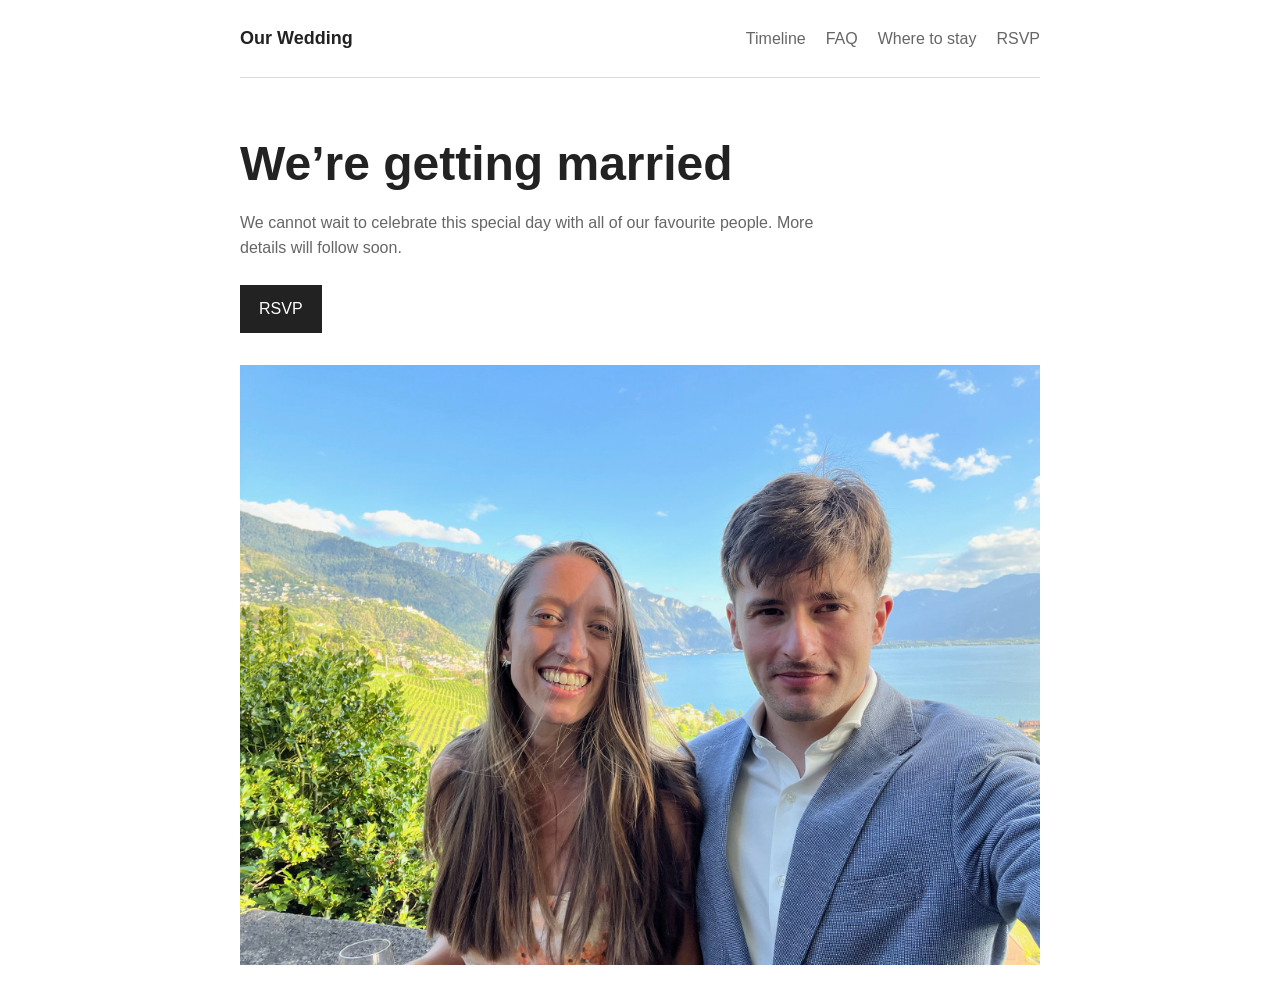
==== index.html @ a31cb592 "Initial wedding website" ====
<!doctype html>
<html lang="en">
  <head>
    <meta charset="utf-8">
    <meta name="viewport" content="width=device-width, initial-scale=1">
    <meta name="description" content="Join us as we celebrate our wedding.">
    <title>Our Wedding</title>
    <link rel="stylesheet" href="styles.css">
  </head>
  <body>
    <header class="site-header">
      <a class="wordmark" href="index.html" aria-current="page">Our Wedding</a>
      <nav class="site-nav" aria-label="Main navigation">
        <ul>
          <li><a href="timeline.html">Timeline</a></li>
          <li><a href="faq.html">FAQ</a></li>
          <li><a href="location.html">Where to stay</a></li>
          <li><a href="rsvp.html">RSVP</a></li>
        </ul>
      </nav>
    </header>

    <main>
      <section class="hero">
        <div>
          <h1>We’re getting married</h1>
          <p class="intro">We cannot wait to celebrate this special day with all of our favourite people. More details will follow soon.</p>
          <a class="button" href="rsvp.html">RSVP</a>
        </div>
        <img class="hero-image" src="Pictures/Marit_and_Marko/IMG_3997.jpeg" alt="Outside">
      </section>
    </main>

  </body>
</html>
---- styles.css ----
:root {
  --background: #ffffff;
  --text: #222222;
  --muted: #666666;
  --border: #dddddd;
  --content-width: 800px;
}

* {
  box-sizing: border-box;
}

body {
  margin: 0;
  background: var(--background);
  color: var(--text);
  font-family: Arial, Helvetica, sans-serif;
  font-size: 16px;
  line-height: 1.6;
}

a {
  color: inherit;
}

.site-header,
main,
.site-footer {
  width: min(100% - 40px, var(--content-width));
  margin-inline: auto;
}

.site-header {
  display: flex;
  align-items: center;
  justify-content: space-between;
  gap: 24px;
  padding: 24px 0;
  border-bottom: 1px solid var(--border);
}

.wordmark {
  font-size: 18px;
  font-weight: 700;
  text-decoration: none;
  white-space: nowrap;
}

.site-nav ul {
  display: flex;
  flex-wrap: wrap;
  justify-content: flex-end;
  gap: 8px 20px;
  margin: 0;
  padding: 0;
  list-style: none;
}

.site-nav a {
  color: var(--muted);
  text-decoration: none;
}

.site-nav a:hover,
.site-nav a:focus-visible,
.site-nav a[aria-current="page"] {
  color: var(--text);
  text-decoration: underline;
}

.hero,
.page-header {
  padding: 56px 0 32px;
}

.hero {
  display: flex;
  flex-direction: column;
  gap: 32px;
}

.eyebrow {
  margin: 0 0 8px;
  color: var(--muted);
  font-size: 14px;
}

h1,
h2,
h3 {
  line-height: 1.25;
}

h1 {
  margin: 0 0 16px;
  font-size: clamp(32px, 7vw, 48px);
}

.intro {
  max-width: 620px;
  margin: 0;
  color: var(--muted);
}

.button {
  display: inline-block;
  margin-top: 24px;
  padding: 10px 18px;
  background: var(--text);
  color: #ffffff;
  border: 1px solid var(--text);
  text-decoration: none;
}

.button:hover,
.button:focus-visible {
  background: #ffffff;
  color: var(--text);
}

.hero-image {
  display: block;
  width: 100%;
  max-height: 650px;
  object-fit: cover;
  object-position: center 68%;
}

.page-content {
  padding-bottom: 64px;
}

.stay-option {
  padding: 0 0 48px;
}

.stay-option + .stay-option {
  padding-top: 48px;
  border-top: 1px solid var(--border);
}

.stay-option img {
  display: block;
  width: min(90%, 640px);
  height: auto;
  margin-bottom: 24px;
}

.stay-option h2 {
  margin: 0 0 8px;
  font-size: 24px;
}

.stay-option p {
  margin: 0;
  color: var(--muted);
}

.day {
  padding: 24px 0;
  border-top: 1px solid var(--border);
}

.day:last-child {
  border-bottom: 1px solid var(--border);
}

.day h2 {
  margin: 0 0 4px;
  font-size: 24px;
}

.day-location {
  margin: 0 0 20px;
  color: var(--muted);
}

.timeline {
  margin: 0;
  padding: 0;
  list-style: none;
}

.timeline li {
  display: grid;
  grid-template-columns: 140px 1fr;
  gap: 20px;
  padding: 8px 0;
}

.time {
  font-weight: 700;
}

.timeline h3 {
  margin: 0;
  font-size: 16px;
}

.faq-item,
.activity {
  padding: 24px 0;
  border-top: 1px solid var(--border);
}

.faq-item:last-child,
.activity:last-child {
  border-bottom: 1px solid var(--border);
}

.faq-item h2,
.activity h2 {
  margin: 0 0 8px;
  font-size: 20px;
}

.faq-item p,
.activity p {
  margin: 0;
  color: var(--muted);
}

.activity-number {
  display: none;
}

.notice {
  padding: 32px;
  border: 1px solid var(--border);
}

.notice h2 {
  margin-top: 0;
}

.notice p {
  margin-bottom: 0;
  color: var(--muted);
}

.site-footer {
  padding: 24px 0;
  border-top: 1px solid var(--border);
  color: var(--muted);
  font-size: 14px;
}

@media (max-width: 640px) {
  .site-header {
    align-items: flex-start;
    flex-direction: column;
  }

  .site-nav ul {
    justify-content: flex-start;
  }

  .hero,
  .page-header {
    padding-top: 40px;
  }

  .timeline li {
    grid-template-columns: 1fr;
    gap: 0;
  }
}
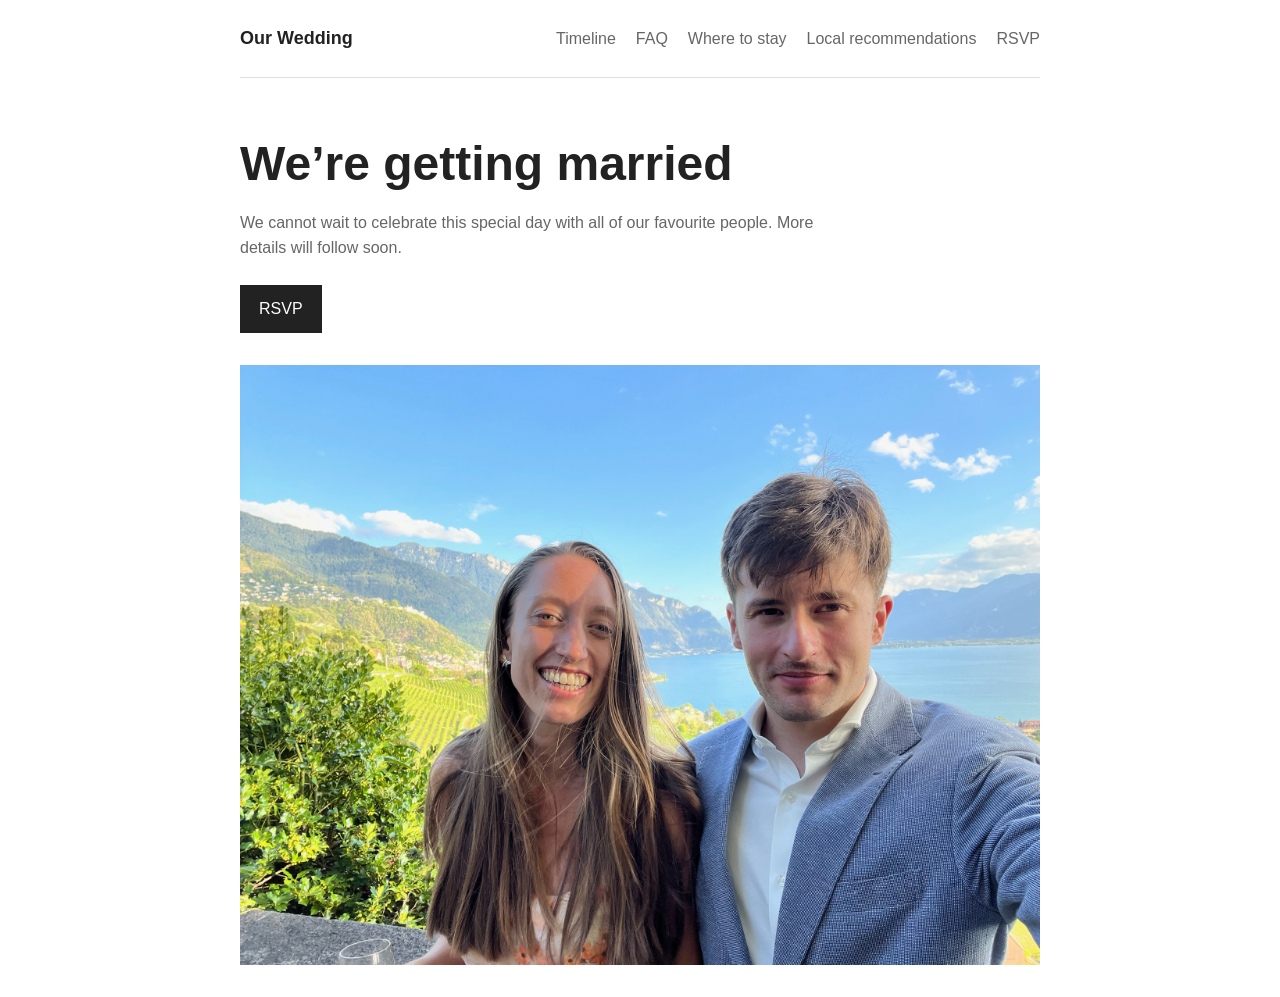
==== commit 039a7126: "change haarlem pictures + add recommendations page" ====
--- a/index.html
+++ b/index.html
@@ -15,6 +15,7 @@
           <li><a href="timeline.html">Timeline</a></li>
           <li><a href="faq.html">FAQ</a></li>
           <li><a href="location.html">Where to stay</a></li>
+          <li><a href="recommendations.html">Local recommendations</a></li>
           <li><a href="rsvp.html">RSVP</a></li>
         </ul>
       </nav>
--- a/styles.css
+++ b/styles.css
@@ -130,6 +130,36 @@
   padding-bottom: 64px;
 }
 
+.recommendation {
+  padding: 32px 0;
+  border-top: 1px solid var(--border);
+}
+
+.recommendation img {
+  display: block;
+  width: min(90%, 640px);
+  height: auto;
+  margin-bottom: 24px;
+}
+
+.recommendation .recommendation-image-portrait {
+  width: min(56%, 396px);
+}
+
+.recommendation h2 {
+  margin: 0 0 12px;
+  font-size: 24px;
+}
+
+.recommendation p {
+  margin: 0 0 12px;
+  color: var(--muted);
+}
+
+.recommendation p:last-child {
+  margin-bottom: 0;
+}
+
 .stay-option {
   padding: 0 0 48px;
 }
@@ -146,6 +176,10 @@
   margin-bottom: 24px;
 }
 
+.stay-option .stay-image-portrait {
+  width: min(56%, 396px);
+}
+
 .stay-option h2 {
   margin: 0 0 8px;
   font-size: 24px;
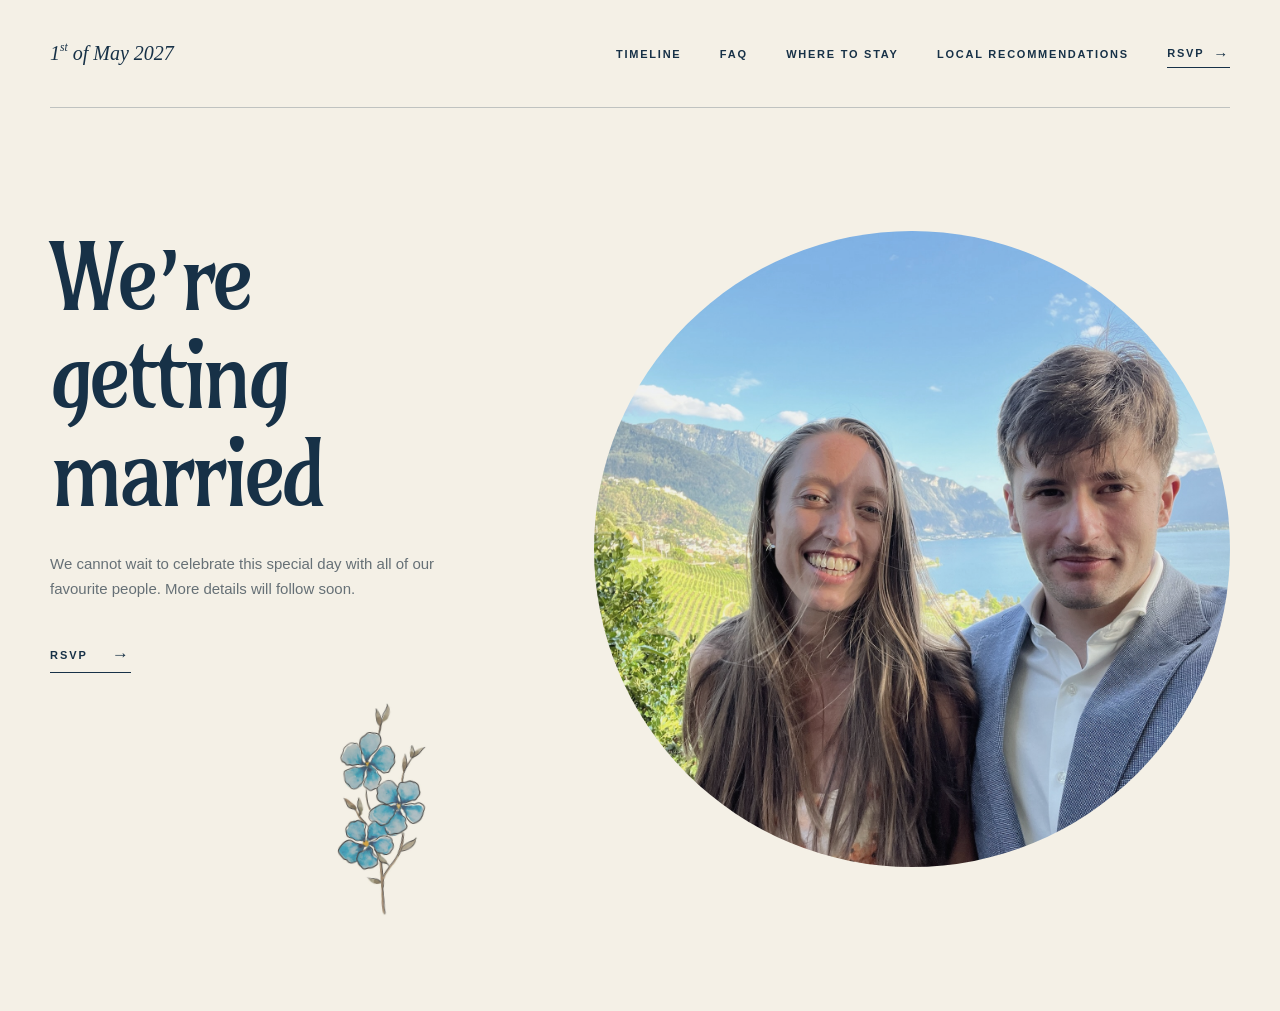
==== commit 4de4147a: "layout changes" ====
--- a/index.html
+++ b/index.html
@@ -9,14 +9,14 @@
   </head>
   <body>
     <header class="site-header">
-      <a class="wordmark" href="index.html" aria-current="page">Our Wedding</a>
+      <a class="wordmark" href="index.html" aria-current="page">1<sup>st</sup> of May 2027</a>
       <nav class="site-nav" aria-label="Main navigation">
         <ul>
           <li><a href="timeline.html">Timeline</a></li>
           <li><a href="faq.html">FAQ</a></li>
           <li><a href="location.html">Where to stay</a></li>
           <li><a href="recommendations.html">Local recommendations</a></li>
-          <li><a href="rsvp.html">RSVP</a></li>
+          <li><a href="https://docs.google.com/forms/d/e/1FAIpQLScRgdhDCEiXhyNzSo7e1t-2XkMlStzTqnu_uBJJa3RQ8q0xCQ/viewform?usp=header" target="_blank" rel="noopener noreferrer">RSVP</a></li>
         </ul>
       </nav>
     </header>
@@ -26,7 +26,7 @@
         <div>
           <h1>We’re getting married</h1>
           <p class="intro">We cannot wait to celebrate this special day with all of our favourite people. More details will follow soon.</p>
-          <a class="button" href="rsvp.html">RSVP</a>
+          <a class="button" href="https://docs.google.com/forms/d/e/1FAIpQLScRgdhDCEiXhyNzSo7e1t-2XkMlStzTqnu_uBJJa3RQ8q0xCQ/viewform?usp=header" target="_blank" rel="noopener noreferrer">RSVP</a>
         </div>
         <img class="hero-image" src="Pictures/Marit_and_Marko/IMG_3997.jpeg" alt="Outside">
       </section>
--- a/styles.css
+++ b/styles.css
@@ -1,154 +1,387 @@
+@font-face {
+  font-family: "Amarante";
+  src: url("Fonts/Amarante/Amarante-Regular.ttf") format("truetype");
+  font-weight: 400;
+  font-style: normal;
+  font-display: swap;
+}
+
 :root {
-  --background: #ffffff;
-  --text: #222222;
-  --muted: #666666;
-  --border: #dddddd;
-  --content-width: 800px;
+  --paper: #f4f0e6;
+  --paper-light: #fbf8f0;
+  --ink: #173147;
+  --blue: #356e9b;
+  --muted: #667076;
+  --line: rgba(23, 49, 71, 0.24);
+  --flower-blue-stem: url("Pictures/Layout_Inspo/watercolor_images/blue-flower-drawn-with-watercolor-and-line-art-vector.jpg");
+  --flower-blue-cluster: url("Pictures/Layout_Inspo/watercolor_images/colorful-flower-drawn-in-watercolor-and-outline-vector.jpg");
+  --flower-pink-cluster: url("Pictures/Layout_Inspo/watercolor_images/watercolor-flowers-vector.jpg");
+  --content-width: 1180px;
+  --display: "Amarante", Georgia, "Times New Roman", serif;
+  --serif: Georgia, "Times New Roman", serif;
+  --sans: Arial, Helvetica, sans-serif;
 }
 
 * {
   box-sizing: border-box;
 }
 
+html {
+  scroll-behavior: smooth;
+}
+
 body {
+  min-height: 100vh;
   margin: 0;
-  background: var(--background);
-  color: var(--text);
-  font-family: Arial, Helvetica, sans-serif;
+  background: var(--paper);
+  color: var(--ink);
+  font-family: var(--sans);
   font-size: 16px;
-  line-height: 1.6;
+  line-height: 1.65;
 }
 
 a {
   color: inherit;
+}
+
+::selection {
+  background: #b9d3e2;
+  color: var(--ink);
 }
 
 .site-header,
 main,
 .site-footer {
-  width: min(100% - 40px, var(--content-width));
+  width: min(calc(100% - 64px), var(--content-width));
   margin-inline: auto;
 }
 
 .site-header {
-  display: flex;
+  display: grid;
+  grid-template-columns: minmax(180px, 0.8fr) 1fr;
   align-items: center;
-  justify-content: space-between;
-  gap: 24px;
-  padding: 24px 0;
-  border-bottom: 1px solid var(--border);
+  gap: 48px;
+  min-height: 108px;
+  border-bottom: 1px solid var(--line);
 }
 
 .wordmark {
-  font-size: 18px;
-  font-weight: 700;
+  width: max-content;
+  font-family: var(--serif);
+  font-size: 20px;
+  font-style: italic;
   text-decoration: none;
-  white-space: nowrap;
+}
+
+.wordmark sup {
+  position: relative;
+  top: -0.15em;
+  font-size: 0.58em;
+  line-height: 0;
 }
 
 .site-nav ul {
   display: flex;
   flex-wrap: wrap;
+  align-items: center;
   justify-content: flex-end;
-  gap: 8px 20px;
+  gap: 10px clamp(18px, 3vw, 42px);
   margin: 0;
   padding: 0;
   list-style: none;
 }
 
 .site-nav a {
-  color: var(--muted);
+  position: relative;
+  color: var(--ink);
+  font-size: 11px;
+  font-weight: 700;
+  letter-spacing: 0.16em;
   text-decoration: none;
-}
-
-.site-nav a:hover,
+  text-transform: uppercase;
+}
+
+.site-nav a::after {
+  position: absolute;
+  right: 0;
+  bottom: -8px;
+  left: 0;
+  height: 1px;
+  background: currentColor;
+  content: "";
+  opacity: 0;
+  transform: scaleX(0.25);
+  transition: opacity 160ms ease, transform 160ms ease;
+}
+
+.site-nav a:hover::after,
+.site-nav a:focus-visible::after,
+.site-nav a[aria-current="page"]::after {
+  opacity: 1;
+  transform: scaleX(1);
+}
+
+.site-nav a[target="_blank"] {
+  display: inline-flex;
+  align-items: center;
+  gap: 9px;
+  padding: 5px 0 4px;
+  border-bottom: 1px solid currentColor;
+  transition: color 160ms ease, gap 160ms ease;
+}
+
+.site-nav a[target="_blank"]::after {
+  position: static;
+  display: block;
+  width: auto;
+  height: auto;
+  background: none;
+  content: "\2192";
+  font-size: 15px;
+  font-weight: 400;
+  line-height: 1;
+  opacity: 1;
+  transform: none;
+}
+
+.site-nav a[target="_blank"]:hover {
+  gap: 14px;
+  color: var(--blue);
+}
+
 .site-nav a:focus-visible,
-.site-nav a[aria-current="page"] {
-  color: var(--text);
-  text-decoration: underline;
-}
-
-.hero,
-.page-header {
-  padding: 56px 0 32px;
-}
-
+.wordmark:focus-visible,
+.button:focus-visible {
+  outline: 2px solid var(--blue);
+  outline-offset: 5px;
+}
+
+/* Home */
 .hero {
-  display: flex;
-  flex-direction: column;
-  gap: 32px;
-}
-
-.eyebrow {
-  margin: 0 0 8px;
-  color: var(--muted);
-  font-size: 14px;
+  position: relative;
+  display: grid;
+  grid-template-columns: minmax(0, 0.82fr) minmax(360px, 1.18fr);
+  align-items: center;
+  column-gap: clamp(44px, 8vw, 112px);
+  row-gap: 28px;
+  min-height: calc(100vh - 108px);
+  padding: 72px 0 92px;
+}
+
+.hero > div {
+  position: relative;
+  grid-column: 1;
+  grid-row: 1;
+  align-self: end;
+  z-index: 2;
+  padding: 48px 0 0;
+}
+
+.hero::after {
+  grid-column: 1;
+  grid-row: 2;
+  align-self: start;
+  justify-self: end;
+  width: clamp(130px, 17vw, 220px);
+  aspect-ratio: 1;
+  background: var(--flower-blue-stem) center / contain no-repeat;
+  content: "";
+  mix-blend-mode: multiply;
+  opacity: 0.72;
+  pointer-events: none;
+  transform: rotate(-7deg);
 }
 
 h1,
 h2,
 h3 {
-  line-height: 1.25;
-}
-
-h1 {
-  margin: 0 0 16px;
-  font-size: clamp(32px, 7vw, 48px);
+  color: var(--ink);
+  font-family: var(--display);
+  font-weight: 400;
+  line-height: 1.08;
+}
+
+.hero h1 {
+  max-width: 7ch;
+  margin: 0 0 30px;
+  font-size: clamp(60px, 7.1vw, 104px);
+  letter-spacing: -0.055em;
 }
 
 .intro {
-  max-width: 620px;
+  max-width: 430px;
   margin: 0;
   color: var(--muted);
+  font-size: 15px;
 }
 
 .button {
-  display: inline-block;
-  margin-top: 24px;
-  padding: 10px 18px;
-  background: var(--text);
-  color: #ffffff;
-  border: 1px solid var(--text);
+  display: inline-flex;
+  align-items: center;
+  gap: 24px;
+  margin-top: 34px;
+  padding: 10px 0 8px;
+  border-bottom: 1px solid var(--ink);
+  font-size: 11px;
+  font-weight: 700;
+  letter-spacing: 0.18em;
   text-decoration: none;
-}
-
-.button:hover,
-.button:focus-visible {
-  background: #ffffff;
-  color: var(--text);
+  text-transform: uppercase;
+  transition: color 160ms ease, gap 160ms ease;
+}
+
+.button::after {
+  content: "\2192";
+  font-size: 17px;
+  font-weight: 400;
+  line-height: 1;
+}
+
+.button:hover {
+  gap: 34px;
+  color: var(--blue);
 }
 
 .hero-image {
+  grid-column: 2;
+  grid-row: 1 / span 2;
+  display: block;
+  width: min(100%, 680px);
+  aspect-ratio: 1;
+  justify-self: center;
+  object-fit: cover;
+  object-position: center 68%;
+  border-radius: 50%;
+  filter: saturate(0.78) contrast(0.96);
+}
+
+/* Interior pages */
+main:has(.page-header) {
+  display: grid;
+  grid-template-columns: minmax(220px, 0.72fr) minmax(0, 1.28fr);
+  gap: clamp(56px, 10vw, 148px);
+  padding: clamp(76px, 11vw, 142px) 0 112px;
+}
+
+.page-header {
+  display: flex;
+  flex-direction: column;
+  align-self: start;
+  min-height: 430px;
+}
+
+.page-header::after {
+  align-self: flex-end;
+  width: var(--flower-size, clamp(150px, 17vw, 230px));
+  aspect-ratio: 1;
+  margin-top: clamp(34px, 5vw, 64px);
+  margin-right: var(--flower-right, 0);
+  background: var(--page-flower, var(--flower-blue-stem)) center / contain no-repeat;
+  content: "";
+  mix-blend-mode: multiply;
+  opacity: var(--flower-opacity, 0.62);
+  pointer-events: none;
+  transform: rotate(var(--flower-rotation, -10deg));
+}
+
+/* Each page gets a related, but not identical, botanical mark. */
+body:has(.site-nav a[href="timeline.html"][aria-current="page"]) {
+  --page-flower: var(--flower-blue-cluster);
+  --flower-right: -12px;
+  --flower-size: clamp(165px, 18vw, 245px);
+  --flower-rotation: 3deg;
+}
+
+body:has(.site-nav a[href="faq.html"][aria-current="page"]) {
+  --page-flower: var(--flower-pink-cluster);
+  --flower-right: -18px;
+  --flower-size: clamp(170px, 19vw, 255px);
+  --flower-rotation: 7deg;
+  --flower-opacity: 0.56;
+}
+
+body:has(.site-nav a[href="location.html"][aria-current="page"]) {
+  --page-flower: var(--flower-blue-stem);
+  --flower-right: 8px;
+  --flower-rotation: -13deg;
+}
+
+body:has(.site-nav a[href="recommendations.html"][aria-current="page"]) {
+  --page-flower: var(--flower-blue-cluster);
+  --flower-right: -8px;
+  --flower-size: clamp(165px, 18vw, 245px);
+  --flower-rotation: -4deg;
+  --flower-opacity: 0.58;
+}
+
+.page-header h1 {
+  position: relative;
+  z-index: 1;
+  max-width: 7ch;
+  margin: 0;
+  font-size: clamp(54px, 7vw, 94px);
+  letter-spacing: -0.055em;
+}
+
+body:has(.site-nav a[href="recommendations.html"][aria-current="page"]) .page-header h1 {
+  max-width: 100%;
+  font-size: clamp(36px, 3.7vw, 44px);
+  letter-spacing: -0.03em;
+  overflow-wrap: anywhere;
+}
+
+.page-content {
+  min-width: 0;
+  padding-top: 16px;
+}
+
+.stay-option,
+.day,
+.faq-item {
+  position: relative;
+}
+
+.stay-option + .stay-option::before,
+.day + .day::before,
+.faq-item + .faq-item::before {
+  position: absolute;
+  top: 0;
+  left: 50%;
+  color: var(--ink);
+  content: "\2726";
+  font-size: 11px;
+  line-height: 1;
+  opacity: 0.8;
+  transform: translate(-50%, -50%);
+}
+
+.stay-option {
+  display: grid;
+  grid-template-columns: 150px minmax(0, 1fr);
+  gap: 12px 34px;
+  padding: 34px 0 72px;
+}
+
+.stay-option + .stay-option {
+  padding-top: 34px;
+}
+
+.stay-option img {
+  grid-column: 1 / -1;
   display: block;
   width: 100%;
-  max-height: 650px;
-  object-fit: cover;
-  object-position: center 68%;
-}
-
-.page-content {
-  padding-bottom: 64px;
-}
-
-.recommendation {
-  padding: 32px 0;
-  border-top: 1px solid var(--border);
-}
-
-.recommendation img {
-  display: block;
-  width: min(90%, 640px);
   height: auto;
-  margin-bottom: 24px;
-}
-
-.recommendation .recommendation-image-portrait {
-  width: min(56%, 396px);
-}
-
-.recommendation h2 {
-  margin: 0 0 12px;
-  font-size: 24px;
+  margin-bottom: 20px;
+  filter: saturate(0.72) contrast(0.94);
+}
+
+.stay-option h2,
+.day h2,
+.faq-item h2,
+.notice h2 {
+  margin: 0;
+  font-size: 26px;
+  letter-spacing: -0.02em;
 }
 
 .recommendation p {
@@ -161,141 +394,272 @@
 }
 
 .stay-option {
-  padding: 0 0 48px;
+  display: grid;
+  grid-template-columns: 150px minmax(0, 1fr);
+  gap: 12px 34px;
+  padding: 34px 0 72px;
 }
 
 .stay-option + .stay-option {
-  padding-top: 48px;
-  border-top: 1px solid var(--border);
+  padding-top: 34px;
 }
 
 .stay-option img {
+  grid-column: 1 / -1;
   display: block;
-  width: min(90%, 640px);
+  width: 100%;
+  height: auto;
+  margin-bottom: 20px;
+  filter: saturate(0.72) contrast(0.94);
+}
+
+.stay-option .stay-image-portrait {
+  width: min(56%, 396px);
+}
+
+.recommendation {
+  padding: 34px 0 56px;
+}
+
+.recommendation + .recommendation {
+  border-top: 1px solid var(--line);
+}
+
+.recommendation img {
+  display: block;
+  width: min(80%, 520px);
   height: auto;
   margin-bottom: 24px;
 }
 
-.stay-option .stay-image-portrait {
-  width: min(56%, 396px);
-}
-
-.stay-option h2 {
-  margin: 0 0 8px;
-  font-size: 24px;
+.recommendation .recommendation-image-portrait {
+  width: min(60%, 340px);
+}
+
+.recommendation h2 {
+  margin: 0 0 16px;
+  font-size: 26px;
+  letter-spacing: -0.02em;
+}
+
+.stay-option h2,
+.day h2,
+.faq-item h2,
+.notice h2 {
+  margin: 0;
+  font-size: 26px;
+  letter-spacing: -0.02em;
 }
 
 .stay-option p {
-  margin: 0;
+  max-width: 570px;
+  margin: 4px 0 0;
   color: var(--muted);
+  font-size: 15px;
 }
 
 .day {
-  padding: 24px 0;
-  border-top: 1px solid var(--border);
-}
-
-.day:last-child {
-  border-bottom: 1px solid var(--border);
+  display: grid;
+  grid-template-columns: 180px minmax(0, 1fr);
+  gap: 10px 34px;
+  padding: 34px 0 52px;
 }
 
 .day h2 {
-  margin: 0 0 4px;
-  font-size: 24px;
+  grid-column: 1 / -1;
 }
 
 .day-location {
-  margin: 0 0 20px;
+  grid-column: 1;
+  margin: 10px 0 0;
   color: var(--muted);
+  font-size: 13px;
+  line-height: 1.5;
 }
 
 .timeline {
-  margin: 0;
+  grid-column: 2;
+  margin: 2px 0 0;
   padding: 0;
   list-style: none;
 }
 
 .timeline li {
   display: grid;
-  grid-template-columns: 140px 1fr;
+  grid-template-columns: 116px 1fr;
   gap: 20px;
-  padding: 8px 0;
+  padding: 9px 0;
 }
 
 .time {
+  color: var(--blue);
+  font-size: 11px;
   font-weight: 700;
+  letter-spacing: 0.08em;
+  text-transform: uppercase;
 }
 
 .timeline h3 {
   margin: 0;
-  font-size: 16px;
-}
-
-.faq-item,
-.activity {
-  padding: 24px 0;
-  border-top: 1px solid var(--border);
-}
-
-.faq-item:last-child,
-.activity:last-child {
-  border-bottom: 1px solid var(--border);
-}
-
-.faq-item h2,
-.activity h2 {
-  margin: 0 0 8px;
-  font-size: 20px;
-}
-
-.faq-item p,
-.activity p {
-  margin: 0;
+  font-family: var(--sans);
+  font-size: 14px;
+  font-weight: 400;
+  line-height: 1.5;
+}
+
+.faq-item {
+  display: grid;
+  grid-template-columns: minmax(200px, 0.8fr) minmax(0, 1.2fr);
+  gap: 40px;
+  padding: 34px 0 42px;
+}
+
+.faq-item h2 {
+  font-size: 23px;
+  line-height: 1.2;
+}
+
+.faq-item p {
+  margin: 2px 0 0;
   color: var(--muted);
-}
-
-.activity-number {
-  display: none;
+  font-size: 15px;
 }
 
 .notice {
-  padding: 32px;
-  border: 1px solid var(--border);
+  padding: 40px 0 48px;
 }
 
 .notice h2 {
-  margin-top: 0;
+  max-width: 14ch;
+  font-size: clamp(34px, 4vw, 52px);
 }
 
 .notice p {
-  margin-bottom: 0;
+  margin: 20px 0 0;
   color: var(--muted);
 }
 
 .site-footer {
-  padding: 24px 0;
-  border-top: 1px solid var(--border);
+  padding: 28px 0;
   color: var(--muted);
-  font-size: 14px;
-}
-
-@media (max-width: 640px) {
+  font-size: 12px;
+}
+
+@media (max-width: 820px) {
+  .site-header,
+  main,
+  .site-footer {
+    width: min(calc(100% - 40px), var(--content-width));
+  }
+
   .site-header {
-    align-items: flex-start;
-    flex-direction: column;
+    grid-template-columns: 1fr;
+    gap: 18px;
+    padding: 24px 0 26px;
   }
 
   .site-nav ul {
     justify-content: flex-start;
   }
 
-  .hero,
+  .hero {
+    grid-template-columns: 1fr;
+    row-gap: 22px;
+    min-height: 0;
+    padding: 54px 0 72px;
+  }
+
+  .hero > div {
+    grid-column: 1;
+    grid-row: 1;
+    padding: 0;
+  }
+
+  .hero::after {
+    grid-column: 1;
+    grid-row: 2;
+    justify-self: end;
+    width: 150px;
+    margin-right: 4vw;
+    opacity: 0.45;
+  }
+
+  .hero h1 {
+    font-size: clamp(55px, 16vw, 82px);
+  }
+
+  .hero-image {
+    grid-column: 1;
+    grid-row: 3;
+    width: min(100%, 680px);
+  }
+
+  main:has(.page-header) {
+    grid-template-columns: 1fr;
+    gap: 52px;
+    padding: 62px 0 80px;
+  }
+
   .page-header {
-    padding-top: 40px;
+    min-height: 250px;
+  }
+
+  .page-header::after {
+    width: 170px;
+    margin-top: 28px;
+    margin-right: 4vw;
+  }
+
+  .page-content {
+    padding-top: 0;
+  }
+}
+
+@media (max-width: 560px) {
+  .site-nav ul {
+    gap: 8px 18px;
+  }
+
+  .site-nav a {
+    font-size: 10px;
+    letter-spacing: 0.1em;
+  }
+
+  .hero h1,
+  .page-header h1 {
+    letter-spacing: -0.045em;
+  }
+
+  .stay-option,
+  .day,
+  .faq-item {
+    grid-template-columns: 1fr;
+  }
+
+  .stay-option img,
+  .day h2,
+  .day-location,
+  .timeline {
+    grid-column: 1;
   }
 
   .timeline li {
-    grid-template-columns: 1fr;
-    gap: 0;
-  }
-}
+    grid-template-columns: 105px 1fr;
+  }
+
+  .faq-item {
+    gap: 14px;
+  }
+}
+
+@media (prefers-reduced-motion: reduce) {
+  html {
+    scroll-behavior: auto;
+  }
+
+  *,
+  *::before,
+  *::after {
+    transition-duration: 0.01ms !important;
+  }
+}
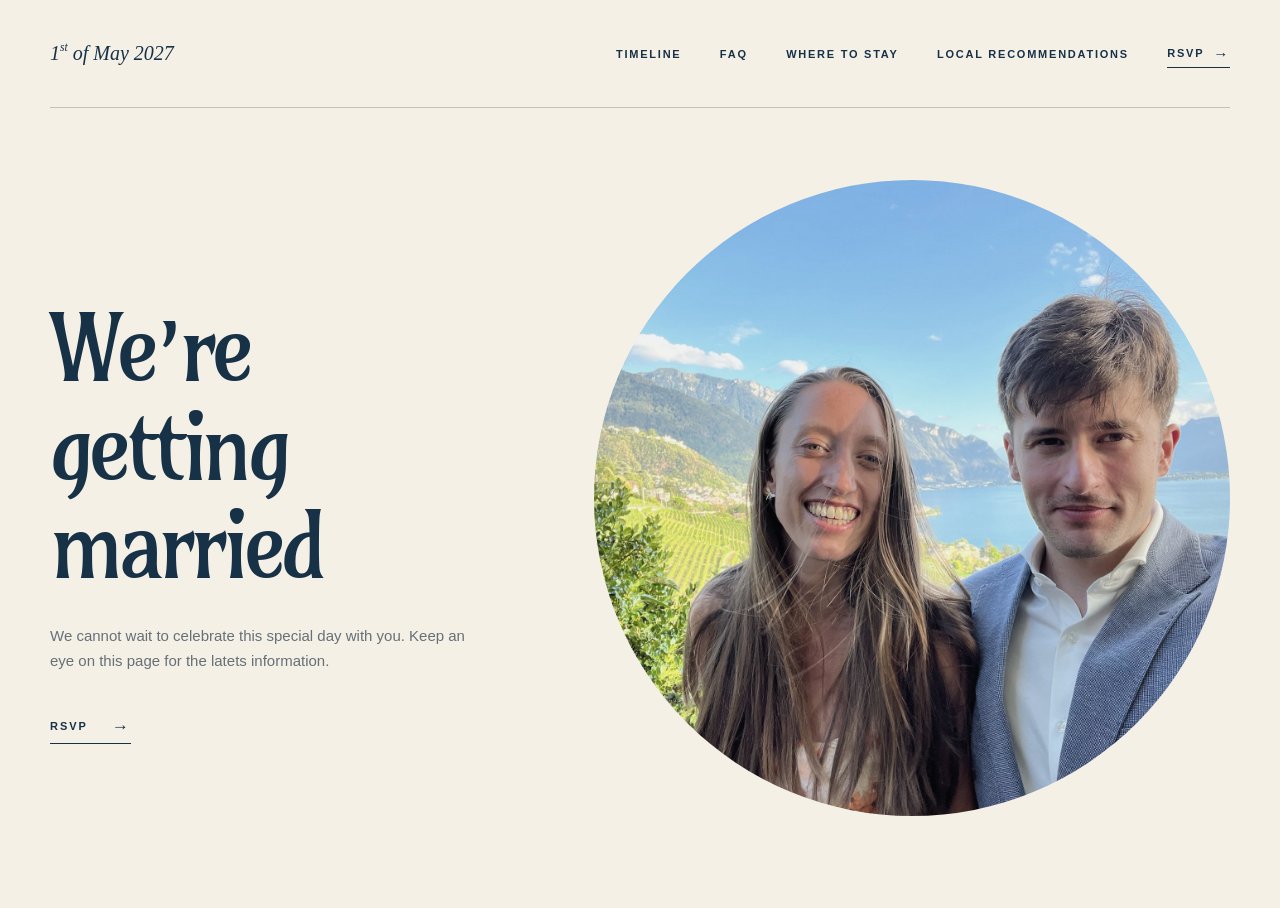
==== commit 6228fca4: "style update" ====
--- a/index.html
+++ b/index.html
@@ -25,7 +25,7 @@
       <section class="hero">
         <div>
           <h1>We’re getting married</h1>
-          <p class="intro">We cannot wait to celebrate this special day with all of our favourite people. More details will follow soon.</p>
+          <p class="intro">We cannot wait to celebrate this special day with you. Keep an eye on this page for the latets information.</p>
           <a class="button" href="https://docs.google.com/forms/d/e/1FAIpQLScRgdhDCEiXhyNzSo7e1t-2XkMlStzTqnu_uBJJa3RQ8q0xCQ/viewform?usp=header" target="_blank" rel="noopener noreferrer">RSVP</a>
         </div>
         <img class="hero-image" src="Pictures/Marit_and_Marko/IMG_3997.jpeg" alt="Outside">
--- a/styles.css
+++ b/styles.css
@@ -127,7 +127,7 @@
   gap: 9px;
   padding: 5px 0 4px;
   border-bottom: 1px solid currentColor;
-  transition: color 160ms ease, gap 160ms ease;
+  transition: color 160ms ease;
 }
 
 .site-nav a[target="_blank"]::after {
@@ -145,7 +145,6 @@
 }
 
 .site-nav a[target="_blank"]:hover {
-  gap: 14px;
   color: var(--blue);
 }
 
@@ -172,24 +171,9 @@
   position: relative;
   grid-column: 1;
   grid-row: 1;
-  align-self: end;
+  align-self: center;
   z-index: 2;
   padding: 48px 0 0;
-}
-
-.hero::after {
-  grid-column: 1;
-  grid-row: 2;
-  align-self: start;
-  justify-self: end;
-  width: clamp(130px, 17vw, 220px);
-  aspect-ratio: 1;
-  background: var(--flower-blue-stem) center / contain no-repeat;
-  content: "";
-  mix-blend-mode: multiply;
-  opacity: 0.72;
-  pointer-events: none;
-  transform: rotate(-7deg);
 }
 
 h1,
@@ -244,7 +228,7 @@
 
 .hero-image {
   grid-column: 2;
-  grid-row: 1 / span 2;
+  grid-row: 1;
   display: block;
   width: min(100%, 680px);
   aspect-ratio: 1;
@@ -337,13 +321,15 @@
 
 .stay-option,
 .day,
-.faq-item {
+.faq-item,
+.recommendation {
   position: relative;
 }
 
 .stay-option + .stay-option::before,
 .day + .day::before,
-.faq-item + .faq-item::before {
+.faq-item + .faq-item::before,
+.recommendation + .recommendation::before {
   position: absolute;
   top: 0;
   left: 50%;
@@ -421,10 +407,6 @@
   padding: 34px 0 56px;
 }
 
-.recommendation + .recommendation {
-  border-top: 1px solid var(--line);
-}
-
 .recommendation img {
   display: block;
   width: min(80%, 520px);
@@ -575,22 +557,13 @@
     padding: 0;
   }
 
-  .hero::after {
+  .hero h1 {
+    font-size: clamp(55px, 16vw, 82px);
+  }
+
+  .hero-image {
     grid-column: 1;
     grid-row: 2;
-    justify-self: end;
-    width: 150px;
-    margin-right: 4vw;
-    opacity: 0.45;
-  }
-
-  .hero h1 {
-    font-size: clamp(55px, 16vw, 82px);
-  }
-
-  .hero-image {
-    grid-column: 1;
-    grid-row: 3;
     width: min(100%, 680px);
   }
 
